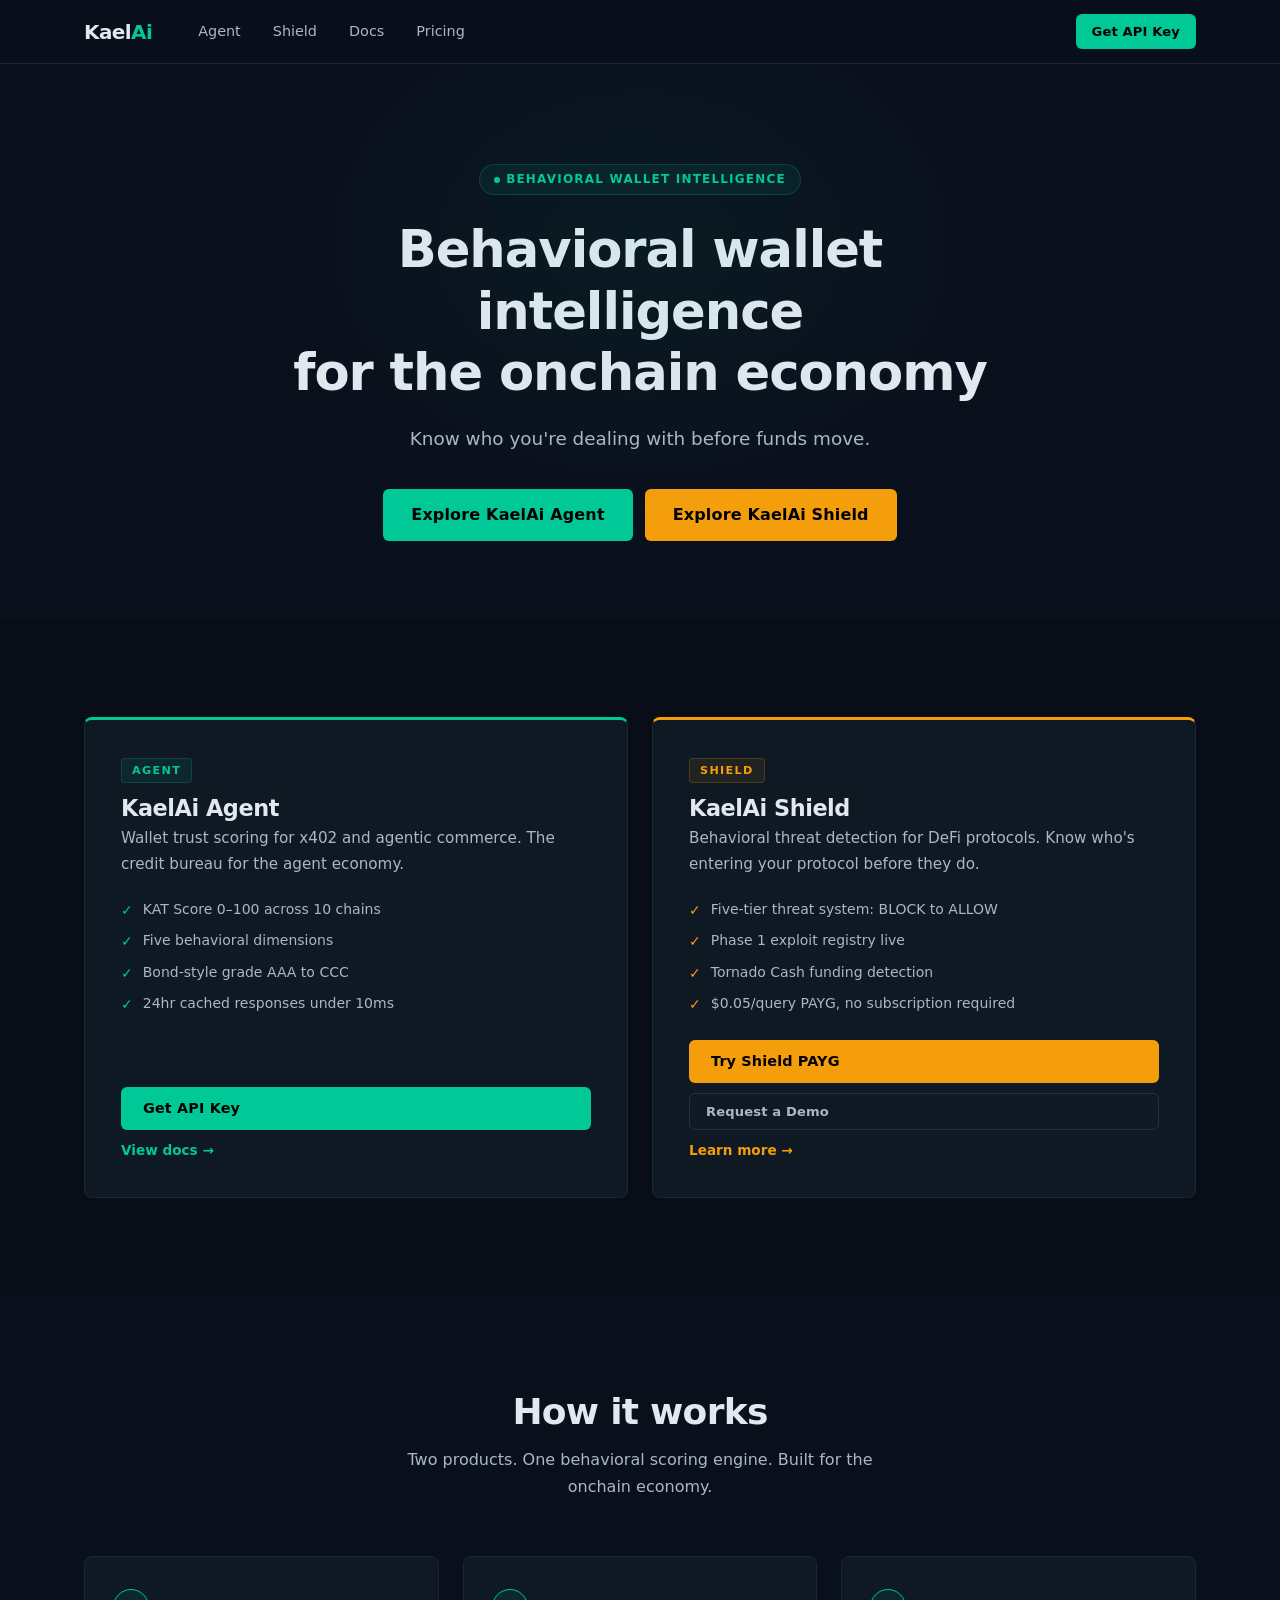
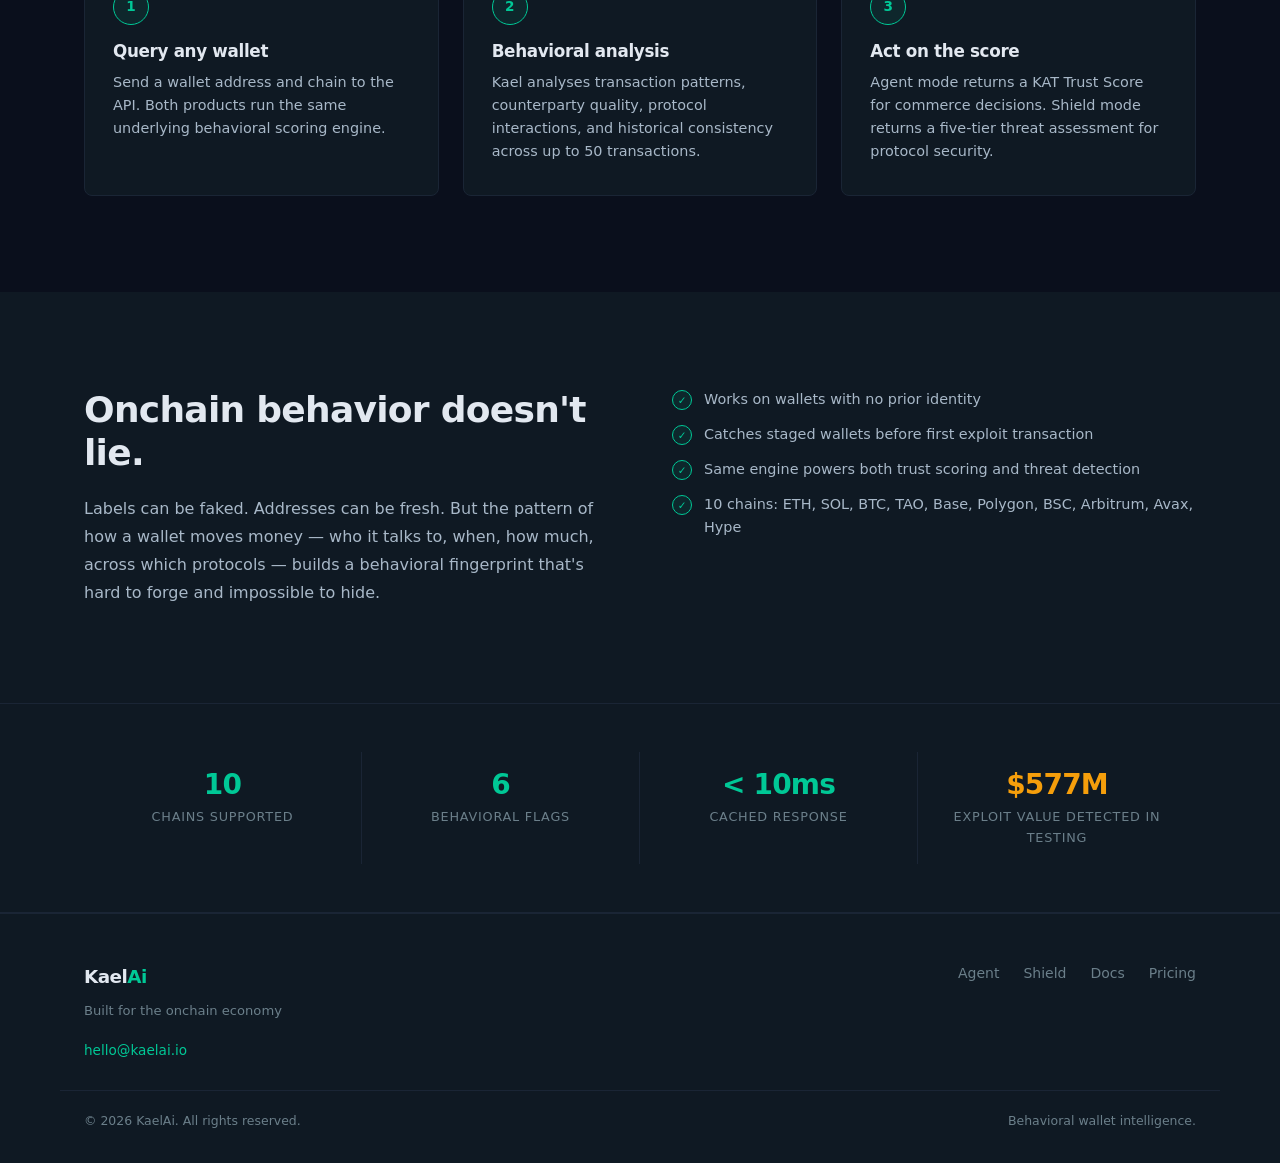
==== index.html @ 7c7b902e "Launch: KaelAi umbrella site with Agent + Shield product pages - Homepage: dual product hero, two pr" ====
<!DOCTYPE html>
<html lang="en">
<head>
  <meta charset="UTF-8">
  <meta name="viewport" content="width=device-width, initial-scale=1.0">
  <title>KaelAi — Behavioral Wallet Intelligence for the Onchain Economy</title>
  <meta name="description" content="Behavioral wallet intelligence for x402, DeFi protocols, and agentic commerce. KAT Scores and Shield threat detection across 10 chains.">
  <link rel="stylesheet" href="assets/style.css">
</head>
<body>

<!-- ── Navigation ── -->
<nav class="nav">
  <div class="nav-inner">
    <a href="/" class="nav-logo">Kael<span>Ai</span></a>
    <div class="nav-links">
      <a href="/agent">Agent</a>
      <a href="/shield">Shield</a>
      <a href="/docs">Docs</a>
      <a href="/pricing">Pricing</a>
    </div>
    <a href="/agent" class="btn btn-primary btn-sm nav-cta">Get API Key</a>
    <button class="nav-hamburger" id="hamburger" aria-label="Toggle menu">
      <span></span><span></span><span></span>
    </button>
  </div>
  <div class="nav-mobile" id="mobile-nav">
    <a href="/agent">Agent</a>
    <a href="/shield">Shield</a>
    <a href="/docs">Docs</a>
    <a href="/pricing">Pricing</a>
    <a href="/agent" class="btn btn-primary">Get API Key</a>
  </div>
</nav>

<!-- ── Hero ── -->
<section class="hero">
  <div class="container">
    <div class="hero-tag">Behavioral Wallet Intelligence</div>
    <h1>Behavioral wallet intelligence<br>for the onchain economy</h1>
    <p class="hero-sub">Know who you're dealing with before funds move.</p>
    <div class="hero-ctas">
      <a href="/agent" class="btn btn-primary btn-lg">Explore KaelAi Agent</a>
      <a href="/shield" class="btn btn-shield btn-lg">Explore KaelAi Shield</a>
    </div>
  </div>
</section>

<!-- ── Product Cards ── -->
<section class="section section-alt">
  <div class="container">
    <div class="product-grid">

      <!-- Agent Card -->
      <div class="product-card card-green">
        <div>
          <span class="tag tag-green">Agent</span>
          <h3>KaelAi Agent</h3>
          <p>Wallet trust scoring for x402 and agentic commerce. The credit bureau for the agent economy.</p>
        </div>
        <ul class="product-features">
          <li class="product-feature">KAT Score 0–100 across 10 chains</li>
          <li class="product-feature">Five behavioral dimensions</li>
          <li class="product-feature">Bond-style grade AAA to CCC</li>
          <li class="product-feature">24hr cached responses under 10ms</li>
        </ul>
        <div class="product-actions">
          <a href="/agent" class="btn btn-primary">Get API Key</a>
          <a href="/docs" class="product-sublink">View docs →</a>
        </div>
      </div>

      <!-- Shield Card -->
      <div class="product-card card-amber card-shield">
        <div>
          <span class="tag tag-amber">Shield</span>
          <h3>KaelAi Shield</h3>
          <p>Behavioral threat detection for DeFi protocols. Know who's entering your protocol before they do.</p>
        </div>
        <ul class="product-features">
          <li class="product-feature">Five-tier threat system: BLOCK to ALLOW</li>
          <li class="product-feature">Phase 1 exploit registry live</li>
          <li class="product-feature">Tornado Cash funding detection</li>
          <li class="product-feature">$0.05/query PAYG, no subscription required</li>
        </ul>
        <div class="product-actions">
          <a href="/shield" class="btn btn-shield">Try Shield PAYG</a>
          <a href="mailto:hello@kaelai.io" class="btn btn-ghost btn-sm">Request a Demo</a>
          <a href="/shield" class="product-sublink">Learn more →</a>
        </div>
      </div>

    </div>
  </div>
</section>

<!-- ── How It Works ── -->
<section class="section">
  <div class="container">
    <div class="section-heading">
      <h2>How it works</h2>
      <p>Two products. One behavioral scoring engine. Built for the onchain economy.</p>
    </div>
    <div class="steps-grid">
      <div class="step-card">
        <div class="step-number">1</div>
        <h3>Query any wallet</h3>
        <p>Send a wallet address and chain to the API. Both products run the same underlying behavioral scoring engine.</p>
      </div>
      <div class="step-card">
        <div class="step-number">2</div>
        <h3>Behavioral analysis</h3>
        <p>Kael analyses transaction patterns, counterparty quality, protocol interactions, and historical consistency across up to 50 transactions.</p>
      </div>
      <div class="step-card">
        <div class="step-number">3</div>
        <h3>Act on the score</h3>
        <p>Agent mode returns a KAT Trust Score for commerce decisions. Shield mode returns a five-tier threat assessment for protocol security.</p>
      </div>
    </div>
  </div>
</section>

<!-- ── Why Behavioral Scoring ── -->
<section class="section section-surface">
  <div class="container">
    <div class="why-grid">
      <div class="why-left">
        <h2>Onchain behavior doesn't lie.</h2>
        <p>Labels can be faked. Addresses can be fresh. But the pattern of how a wallet moves money — who it talks to, when, how much, across which protocols — builds a behavioral fingerprint that's hard to forge and impossible to hide.</p>
      </div>
      <div class="why-right">
        <ul class="check-list">
          <li class="check-item">
            <div class="check-icon">✓</div>
            <span>Works on wallets with no prior identity</span>
          </li>
          <li class="check-item">
            <div class="check-icon">✓</div>
            <span>Catches staged wallets before first exploit transaction</span>
          </li>
          <li class="check-item">
            <div class="check-icon">✓</div>
            <span>Same engine powers both trust scoring and threat detection</span>
          </li>
          <li class="check-item">
            <div class="check-icon">✓</div>
            <span>10 chains: ETH, SOL, BTC, TAO, Base, Polygon, BSC, Arbitrum, Avax, Hype</span>
          </li>
        </ul>
      </div>
    </div>
  </div>
</section>

<!-- ── Stats Bar ── -->
<div class="stats-bar">
  <div class="container">
    <div class="stats-grid">
      <div class="stat-item">
        <div class="stat-value">10</div>
        <div class="stat-label">Chains Supported</div>
      </div>
      <div class="stat-item">
        <div class="stat-value">6</div>
        <div class="stat-label">Behavioral Flags</div>
      </div>
      <div class="stat-item">
        <div class="stat-value">&lt; 10ms</div>
        <div class="stat-label">Cached Response</div>
      </div>
      <div class="stat-item amber-stat">
        <div class="stat-value">$577M</div>
        <div class="stat-label">Exploit Value Detected in Testing</div>
      </div>
    </div>
  </div>
</div>

<!-- ── Footer ── -->
<footer class="footer">
  <div class="footer-inner">
    <div>
      <div class="footer-logo">Kael<span>Ai</span></div>
      <div class="footer-tagline">Built for the onchain economy</div>
      <a href="mailto:hello@kaelai.io" class="footer-email">hello@kaelai.io</a>
    </div>
    <nav class="footer-links">
      <a href="/agent">Agent</a>
      <a href="/shield">Shield</a>
      <a href="/docs">Docs</a>
      <a href="/pricing">Pricing</a>
    </nav>
  </div>
  <div class="footer-bottom">
    <span class="footer-copy">© 2026 KaelAi. All rights reserved.</span>
    <span class="footer-copy">Behavioral wallet intelligence.</span>
  </div>
</footer>

<script>
  const hamburger = document.getElementById('hamburger');
  const mobileNav = document.getElementById('mobile-nav');
  hamburger.addEventListener('click', () => {
    mobileNav.classList.toggle('open');
  });
</script>

</body>
</html>
---- assets/style.css ----
/* ============================================================
   KaelAi — Global Stylesheet
   Design system: Dark DeFi / Agent Intelligence
   ============================================================ */

/* ── CSS Variables ────────────────────────────────────────── */
:root {
  --bg:           #0a0f1c;
  --bg-alt:       #080d18;
  --surface:      #0f1923;
  --surface-2:    #131f2e;
  --border:       #1a2535;
  --border-2:     #243040;

  --green:        #00c896;
  --green-dim:    #00a87a;
  --green-glow:   rgba(0, 200, 150, 0.25);
  --green-subtle: rgba(0, 200, 150, 0.08);

  --amber:        #f59e0b;
  --amber-dim:    #d97706;
  --amber-glow:   rgba(245, 158, 11, 0.25);
  --amber-subtle: rgba(245, 158, 11, 0.08);

  --text:         #e2e8f0;
  --text-2:       #a8b8c8;
  --text-3:       #4a5a6a;
  --muted:        #6b7f8a;

  --red:          #ef4444;
  --red-subtle:   rgba(239, 68, 68, 0.12);
  --orange:       #f97316;
  --orange-subtle:rgba(249, 115, 22, 0.12);
  --yellow:       #eab308;
  --yellow-subtle:rgba(234, 179, 8, 0.12);
  --blue:         #3b82f6;
  --blue-subtle:  rgba(59, 130, 246, 0.12);

  --radius:       8px;
  --radius-sm:    6px;
  --radius-lg:    12px;

  --font:         system-ui, -apple-system, 'Segoe UI', Helvetica, Arial, sans-serif;
  --font-mono:    'JetBrains Mono', 'Fira Code', 'Cascadia Code', 'Courier New', monospace;

  --nav-h:        64px;
  --max-w:        1160px;
  --section-pad:  96px;
}

/* ── Reset / Normalize ────────────────────────────────────── */
*, *::before, *::after {
  box-sizing: border-box;
  margin: 0;
  padding: 0;
}

html {
  scroll-behavior: smooth;
  -webkit-text-size-adjust: 100%;
}

body {
  font-family: var(--font);
  background: var(--bg);
  color: var(--text);
  line-height: 1.6;
  font-size: 16px;
  -webkit-font-smoothing: antialiased;
  -moz-osx-font-smoothing: grayscale;
}

img, svg { display: block; max-width: 100%; }
a { color: inherit; text-decoration: none; }
ul, ol { list-style: none; }
button { cursor: pointer; font-family: inherit; }
input, textarea, select { font-family: inherit; }
table { border-collapse: collapse; width: 100%; }

/* ── Typography ───────────────────────────────────────────── */
h1, h2, h3, h4, h5, h6 {
  line-height: 1.2;
  font-weight: 700;
  letter-spacing: -0.02em;
}

h1 { font-size: clamp(2rem, 4vw, 3.25rem); }
h2 { font-size: clamp(1.5rem, 3vw, 2.25rem); }
h3 { font-size: clamp(1.1rem, 2vw, 1.4rem); }
h4 { font-size: 1.1rem; }

p { color: var(--text-2); line-height: 1.7; }

code {
  font-family: var(--font-mono);
  font-size: 0.875em;
  background: var(--surface-2);
  border: 1px solid var(--border);
  border-radius: 4px;
  padding: 0.1em 0.4em;
  color: var(--green);
}

/* ── Layout Utilities ─────────────────────────────────────── */
.container {
  max-width: var(--max-w);
  margin: 0 auto;
  padding: 0 24px;
}

.section {
  padding: var(--section-pad) 0;
}

.section-alt {
  background: var(--bg-alt);
}

.section-surface {
  background: var(--surface);
}

.section-dark {
  background: #060b15;
}

/* ── Buttons ──────────────────────────────────────────────── */
.btn {
  display: inline-flex;
  align-items: center;
  gap: 8px;
  padding: 10px 22px;
  border-radius: var(--radius-sm);
  font-size: 0.9rem;
  font-weight: 600;
  border: none;
  transition: all 0.18s ease;
  white-space: nowrap;
  text-decoration: none;
  letter-spacing: 0.01em;
}

.btn-primary {
  background: var(--green);
  color: #000;
  box-shadow: 0 0 0 0 var(--green-glow);
}
.btn-primary:hover {
  background: var(--green-dim);
  box-shadow: 0 0 20px var(--green-glow), 0 0 40px rgba(0,200,150,0.1);
  transform: translateY(-1px);
}

.btn-secondary {
  background: transparent;
  color: var(--green);
  border: 1.5px solid var(--green);
}
.btn-secondary:hover {
  background: var(--green-subtle);
  box-shadow: 0 0 16px var(--green-glow);
  transform: translateY(-1px);
}

.btn-shield {
  background: var(--amber);
  color: #000;
  box-shadow: 0 0 0 0 var(--amber-glow);
}
.btn-shield:hover {
  background: var(--amber-dim);
  box-shadow: 0 0 20px var(--amber-glow), 0 0 40px rgba(245,158,11,0.1);
  transform: translateY(-1px);
}

.btn-ghost {
  background: transparent;
  color: var(--text-2);
  border: 1.5px solid var(--border-2);
}
.btn-ghost:hover {
  color: var(--text);
  border-color: var(--text-2);
  transform: translateY(-1px);
}

.btn-lg {
  padding: 13px 28px;
  font-size: 1rem;
}

.btn-sm {
  padding: 7px 16px;
  font-size: 0.82rem;
}

/* ── Navigation ───────────────────────────────────────────── */
.nav {
  position: sticky;
  top: 0;
  z-index: 100;
  height: var(--nav-h);
  background: rgba(10, 15, 28, 0.92);
  backdrop-filter: blur(16px);
  -webkit-backdrop-filter: blur(16px);
  border-bottom: 1px solid var(--border);
}

.nav-inner {
  max-width: var(--max-w);
  margin: 0 auto;
  padding: 0 24px;
  height: 100%;
  display: flex;
  align-items: center;
  justify-content: space-between;
  gap: 32px;
}

.nav-logo {
  font-size: 1.25rem;
  font-weight: 800;
  color: var(--text);
  letter-spacing: -0.03em;
  flex-shrink: 0;
}

.nav-logo span {
  color: var(--green);
}

.nav-links {
  display: flex;
  align-items: center;
  gap: 4px;
  flex: 1;
}

.nav-links a {
  padding: 6px 14px;
  border-radius: var(--radius-sm);
  font-size: 0.9rem;
  font-weight: 500;
  color: var(--text-2);
  transition: color 0.15s, background 0.15s;
}

.nav-links a:hover {
  color: var(--text);
  background: var(--surface-2);
}

.nav-links a.active {
  color: var(--green);
}

.nav-cta {
  flex-shrink: 0;
}

.nav-hamburger {
  display: none;
  flex-direction: column;
  gap: 5px;
  background: none;
  border: none;
  padding: 6px;
  cursor: pointer;
}

.nav-hamburger span {
  display: block;
  width: 22px;
  height: 2px;
  background: var(--text);
  border-radius: 2px;
  transition: all 0.2s ease;
}

.nav-mobile {
  display: none;
  position: absolute;
  top: var(--nav-h);
  left: 0;
  right: 0;
  background: var(--surface);
  border-bottom: 1px solid var(--border);
  padding: 16px 24px 20px;
  flex-direction: column;
  gap: 4px;
}

.nav-mobile.open {
  display: flex;
}

.nav-mobile a {
  padding: 10px 14px;
  border-radius: var(--radius-sm);
  font-size: 0.95rem;
  font-weight: 500;
  color: var(--text-2);
  transition: color 0.15s, background 0.15s;
}

.nav-mobile a:hover {
  color: var(--text);
  background: var(--surface-2);
}

.nav-mobile .btn {
  margin-top: 8px;
  justify-content: center;
}

/* ── Hero ─────────────────────────────────────────────────── */
.hero {
  padding: 100px 0 80px;
  text-align: center;
  position: relative;
  overflow: hidden;
}

.hero::before {
  content: '';
  position: absolute;
  top: -120px;
  left: 50%;
  transform: translateX(-50%);
  width: 800px;
  height: 600px;
  background: radial-gradient(ellipse at center, rgba(0,200,150,0.06) 0%, transparent 70%);
  pointer-events: none;
}

.hero.shield-hero::before {
  background: radial-gradient(ellipse at center, rgba(245,158,11,0.07) 0%, transparent 70%);
}

.hero-tag {
  display: inline-flex;
  align-items: center;
  gap: 6px;
  padding: 5px 14px;
  border-radius: 20px;
  font-size: 0.75rem;
  font-weight: 700;
  letter-spacing: 0.1em;
  text-transform: uppercase;
  background: var(--green-subtle);
  border: 1px solid rgba(0,200,150,0.2);
  color: var(--green);
  margin-bottom: 24px;
}

.hero-tag.shield-tag {
  background: var(--amber-subtle);
  border-color: rgba(245,158,11,0.2);
  color: var(--amber);
}

.hero-tag::before {
  content: '';
  width: 6px;
  height: 6px;
  border-radius: 50%;
  background: currentColor;
  animation: pulse-dot 2s ease-in-out infinite;
}

@keyframes pulse-dot {
  0%, 100% { opacity: 1; transform: scale(1); }
  50% { opacity: 0.5; transform: scale(0.7); }
}

.hero h1 {
  margin-bottom: 20px;
  max-width: 780px;
  margin-left: auto;
  margin-right: auto;
}

.hero-sub {
  font-size: 1.15rem;
  color: var(--text-2);
  max-width: 540px;
  margin: 0 auto 36px;
  line-height: 1.6;
}

.hero-ctas {
  display: flex;
  gap: 12px;
  justify-content: center;
  flex-wrap: wrap;
}

/* ── Tag Pill (generic) ───────────────────────────────────── */
.tag {
  display: inline-block;
  font-size: 0.7rem;
  font-weight: 700;
  letter-spacing: 0.12em;
  text-transform: uppercase;
  padding: 3px 10px;
  border-radius: 4px;
  margin-bottom: 12px;
}

.tag-green {
  background: var(--green-subtle);
  color: var(--green);
  border: 1px solid rgba(0,200,150,0.2);
}

.tag-amber {
  background: var(--amber-subtle);
  color: var(--amber);
  border: 1px solid rgba(245,158,11,0.2);
}

/* ── Product Cards ────────────────────────────────────────── */
.product-grid {
  display: grid;
  grid-template-columns: 1fr 1fr;
  gap: 24px;
}

.product-card {
  background: var(--surface);
  border: 1px solid var(--border);
  border-radius: var(--radius);
  padding: 36px;
  display: flex;
  flex-direction: column;
  gap: 20px;
  transition: border-color 0.2s, transform 0.2s;
}

.product-card:hover {
  transform: translateY(-2px);
}

.product-card.card-green {
  border-top: 3px solid var(--green);
}

.product-card.card-green:hover {
  border-color: var(--green);
}

.product-card.card-amber {
  border-top: 3px solid var(--amber);
}

.product-card.card-amber:hover {
  border-color: var(--amber);
}

.product-card h3 {
  font-size: 1.4rem;
  margin-bottom: 4px;
}

.product-card p {
  font-size: 0.95rem;
}

.product-features {
  display: flex;
  flex-direction: column;
  gap: 8px;
  flex: 1;
}

.product-feature {
  display: flex;
  align-items: flex-start;
  gap: 10px;
  font-size: 0.875rem;
  color: var(--text-2);
}

.product-feature::before {
  content: '✓';
  color: var(--green);
  font-weight: 700;
  flex-shrink: 0;
  margin-top: 1px;
}

.product-card.card-amber .product-feature::before {
  color: var(--amber);
}

.product-actions {
  display: flex;
  flex-direction: column;
  gap: 10px;
  margin-top: 4px;
}

.product-sublink {
  font-size: 0.85rem;
  color: var(--green);
  font-weight: 600;
  transition: opacity 0.15s;
}

.product-sublink:hover {
  opacity: 0.8;
}

.product-card.card-amber .product-sublink {
  color: var(--amber);
}

/* ── How It Works ─────────────────────────────────────────── */
.steps-grid {
  display: grid;
  grid-template-columns: repeat(3, 1fr);
  gap: 24px;
  position: relative;
}

.step-card {
  background: var(--surface);
  border: 1px solid var(--border);
  border-radius: var(--radius);
  padding: 32px 28px;
}

.step-number {
  width: 36px;
  height: 36px;
  border-radius: 50%;
  background: var(--green-subtle);
  border: 1.5px solid var(--green);
  color: var(--green);
  font-size: 0.85rem;
  font-weight: 800;
  display: flex;
  align-items: center;
  justify-content: center;
  margin-bottom: 16px;
}

.step-card h3 {
  font-size: 1.05rem;
  margin-bottom: 10px;
  color: var(--text);
}

.step-card p {
  font-size: 0.9rem;
  line-height: 1.6;
}

/* ── Why Section ──────────────────────────────────────────── */
.why-grid {
  display: grid;
  grid-template-columns: 1fr 1fr;
  gap: 64px;
  align-items: start;
}

.why-left h2 {
  margin-bottom: 20px;
}

.why-left p {
  font-size: 1rem;
  line-height: 1.75;
}

.check-list {
  display: flex;
  flex-direction: column;
  gap: 12px;
}

.check-item {
  display: flex;
  align-items: flex-start;
  gap: 12px;
  font-size: 0.9rem;
  color: var(--text-2);
}

.check-icon {
  width: 20px;
  height: 20px;
  border-radius: 50%;
  background: var(--green-subtle);
  border: 1.5px solid var(--green);
  color: var(--green);
  font-size: 0.65rem;
  font-weight: 800;
  display: flex;
  align-items: center;
  justify-content: center;
  flex-shrink: 0;
  margin-top: 2px;
}

/* ── Stats Bar ────────────────────────────────────────────── */
.stats-bar {
  background: var(--surface);
  border-top: 1px solid var(--border);
  border-bottom: 1px solid var(--border);
  padding: 48px 0;
}

.stats-grid {
  display: grid;
  grid-template-columns: repeat(4, 1fr);
  gap: 0;
}

.stat-item {
  text-align: center;
  padding: 16px 24px;
  border-right: 1px solid var(--border);
}

.stat-item:last-child {
  border-right: none;
}

.stat-value {
  font-size: 1.75rem;
  font-weight: 800;
  color: var(--green);
  letter-spacing: -0.03em;
  line-height: 1.2;
  margin-bottom: 6px;
}

.stat-item.amber-stat .stat-value {
  color: var(--amber);
}

.stat-label {
  font-size: 0.8rem;
  color: var(--muted);
  text-transform: uppercase;
  letter-spacing: 0.06em;
}

/* ── Feature Grid ─────────────────────────────────────────── */
.feature-grid {
  display: grid;
  grid-template-columns: repeat(3, 1fr);
  gap: 20px;
}

.feature-card {
  background: var(--surface);
  border: 1px solid var(--border);
  border-radius: var(--radius);
  padding: 28px 24px;
  transition: border-color 0.2s, transform 0.2s;
}

.feature-card:hover {
  border-color: var(--border-2);
  transform: translateY(-2px);
}

.feature-icon {
  font-size: 1.75rem;
  margin-bottom: 14px;
}

.feature-card h4 {
  font-size: 0.95rem;
  margin-bottom: 8px;
  color: var(--text);
}

.feature-card p {
  font-size: 0.85rem;
  line-height: 1.6;
}

/* ── Pricing Cards ────────────────────────────────────────── */
.pricing-grid {
  display: grid;
  grid-template-columns: repeat(3, 1fr);
  gap: 20px;
  align-items: start;
}

.pricing-grid-4 {
  display: grid;
  grid-template-columns: repeat(4, 1fr);
  gap: 20px;
  align-items: start;
}

.pricing-card {
  background: var(--surface);
  border: 1px solid var(--border);
  border-radius: var(--radius);
  padding: 32px 28px;
  display: flex;
  flex-direction: column;
  gap: 20px;
  position: relative;
}

.pricing-card.featured {
  border-color: var(--green);
  background: linear-gradient(180deg, rgba(0,200,150,0.05) 0%, var(--surface) 100%);
  transform: scale(1.02);
}

.pricing-card.featured-amber {
  border-color: var(--amber);
  background: linear-gradient(180deg, rgba(245,158,11,0.05) 0%, var(--surface) 100%);
  transform: scale(1.02);
}

.pricing-badge {
  position: absolute;
  top: -12px;
  left: 50%;
  transform: translateX(-50%);
  background: var(--green);
  color: #000;
  font-size: 0.7rem;
  font-weight: 700;
  letter-spacing: 0.08em;
  text-transform: uppercase;
  padding: 3px 12px;
  border-radius: 12px;
  white-space: nowrap;
}

.pricing-badge.amber-badge {
  background: var(--amber);
}

.pricing-name {
  font-size: 0.8rem;
  font-weight: 700;
  letter-spacing: 0.1em;
  text-transform: uppercase;
  color: var(--muted);
  margin-bottom: 4px;
}

.pricing-price {
  font-size: 2rem;
  font-weight: 800;
  color: var(--text);
  letter-spacing: -0.04em;
  line-height: 1;
}

.pricing-price sup {
  font-size: 1rem;
  font-weight: 600;
  vertical-align: super;
  letter-spacing: 0;
}

.pricing-per {
  font-size: 0.8rem;
  color: var(--muted);
  margin-top: 4px;
}

.pricing-features {
  display: flex;
  flex-direction: column;
  gap: 8px;
  flex: 1;
}

.pricing-feature {
  display: flex;
  align-items: flex-start;
  gap: 8px;
  font-size: 0.85rem;
  color: var(--text-2);
}

.pricing-feature::before {
  content: '✓';
  color: var(--green);
  font-weight: 700;
  flex-shrink: 0;
}

.pricing-feature-no {
  display: flex;
  align-items: flex-start;
  gap: 8px;
  font-size: 0.85rem;
  color: var(--text-3);
}

.pricing-feature-no::before {
  content: '✕';
  color: var(--text-3);
  font-weight: 700;
  flex-shrink: 0;
}

.pricing-founder-note {
  font-size: 0.75rem;
  color: var(--amber);
  font-style: italic;
}

/* ── Code Blocks ──────────────────────────────────────────── */
.code-block {
  background: #060b15;
  border: 1px solid var(--border);
  border-radius: var(--radius);
  overflow: hidden;
  margin: 24px 0;
}

.code-block-header {
  display: flex;
  align-items: center;
  justify-content: space-between;
  padding: 10px 16px;
  background: var(--surface);
  border-bottom: 1px solid var(--border);
}

.code-block-lang {
  font-size: 0.75rem;
  font-weight: 600;
  color: var(--muted);
  text-transform: uppercase;
  letter-spacing: 0.08em;
}

.code-copy-btn {
  font-size: 0.72rem;
  font-weight: 600;
  color: var(--muted);
  background: var(--surface-2);
  border: 1px solid var(--border);
  border-radius: 4px;
  padding: 3px 10px;
  cursor: pointer;
  transition: color 0.15s, background 0.15s;
  font-family: var(--font);
}

.code-copy-btn:hover {
  color: var(--text);
  background: var(--border);
}

.code-block pre {
  padding: 20px 20px;
  overflow-x: auto;
  font-family: var(--font-mono);
  font-size: 0.82rem;
  line-height: 1.65;
  color: #a8d8b0;
  white-space: pre;
}

.code-block pre .kw  { color: #7dd3fc; }   /* keyword / key */
.code-block pre .str { color: #86efac; }   /* string */
.code-block pre .num { color: #fca5a5; }   /* number */
.code-block pre .op  { color: #94a3b8; }   /* operator */
.code-block pre .cm  { color: #4b5b6b; font-style: italic; } /* comment */
.code-block pre .flag { color: var(--amber); } /* shield flag */
.code-block pre .url { color: #a5b4fc; }   /* url */
.code-block pre .bool { color: #c4b5fd; }  /* boolean */

/* ── Tables ───────────────────────────────────────────────── */
.table-wrap {
  overflow-x: auto;
  border-radius: var(--radius);
  border: 1px solid var(--border);
  margin: 24px 0;
}

table.styled {
  width: 100%;
  font-size: 0.875rem;
  border-collapse: collapse;
}

table.styled thead tr {
  background: var(--surface-2);
  border-bottom: 2px solid var(--border-2);
}

table.styled thead th {
  padding: 12px 16px;
  text-align: left;
  font-size: 0.75rem;
  font-weight: 700;
  letter-spacing: 0.08em;
  text-transform: uppercase;
  color: var(--muted);
  white-space: nowrap;
}

table.styled tbody tr {
  border-bottom: 1px solid var(--border);
  transition: background 0.1s;
}

table.styled tbody tr:last-child {
  border-bottom: none;
}

table.styled tbody tr:hover {
  background: var(--surface-2);
}

table.styled tbody td {
  padding: 12px 16px;
  vertical-align: top;
  color: var(--text-2);
  line-height: 1.5;
}

table.styled tbody td:first-child {
  color: var(--text);
  font-weight: 500;
}

table.styled code {
  font-size: 0.8em;
}

/* ── Tier Badges ──────────────────────────────────────────── */
.tier-badge {
  display: inline-flex;
  align-items: center;
  padding: 3px 10px;
  border-radius: 5px;
  font-size: 0.72rem;
  font-weight: 800;
  letter-spacing: 0.1em;
  text-transform: uppercase;
}

.tier-block  { background: var(--red-subtle);    color: #f87171; border: 1px solid rgba(239,68,68,0.25); }
.tier-flag   { background: var(--orange-subtle);  color: #fb923c; border: 1px solid rgba(249,115,22,0.25); }
.tier-review { background: var(--yellow-subtle);  color: #facc15; border: 1px solid rgba(234,179,8,0.25); }
.tier-monitor{ background: var(--blue-subtle);    color: #60a5fa; border: 1px solid rgba(59,130,246,0.25); }
.tier-allow  { background: var(--green-subtle);   color: #34d399; border: 1px solid rgba(0,200,150,0.25); }

/* ── Section Headings ─────────────────────────────────────── */
.section-heading {
  text-align: center;
  margin-bottom: 56px;
}

.section-heading h2 {
  margin-bottom: 12px;
}

.section-heading p {
  font-size: 1rem;
  max-width: 520px;
  margin: 0 auto;
}

/* ── Docs Layout ──────────────────────────────────────────── */
.docs-layout {
  display: grid;
  grid-template-columns: 240px 1fr;
  gap: 48px;
  align-items: start;
  padding-top: 48px;
  padding-bottom: 96px;
}

.docs-sidebar {
  position: sticky;
  top: calc(var(--nav-h) + 24px);
}

.docs-nav-group {
  margin-bottom: 28px;
}

.docs-nav-group-label {
  font-size: 0.7rem;
  font-weight: 700;
  letter-spacing: 0.12em;
  text-transform: uppercase;
  color: var(--muted);
  padding: 0 8px;
  margin-bottom: 6px;
}

.docs-nav-links {
  display: flex;
  flex-direction: column;
  gap: 2px;
}

.docs-nav-links a {
  display: block;
  padding: 6px 10px;
  font-size: 0.875rem;
  color: var(--text-2);
  border-radius: var(--radius-sm);
  border-left: 2px solid transparent;
  transition: all 0.15s;
}

.docs-nav-links a:hover {
  color: var(--text);
  background: var(--surface-2);
  border-left-color: var(--border-2);
}

.docs-nav-links a.active {
  color: var(--green);
  background: var(--green-subtle);
  border-left-color: var(--green);
}

.docs-nav-links a.shield-link:hover,
.docs-nav-links a.shield-link.active {
  color: var(--amber);
  background: var(--amber-subtle);
  border-left-color: var(--amber);
}

.docs-content {
  min-width: 0;
}

.docs-content section {
  margin-bottom: 64px;
}

.docs-content h2 {
  font-size: 1.6rem;
  padding-bottom: 12px;
  border-bottom: 1px solid var(--border);
  margin-bottom: 24px;
}

.docs-content h3 {
  font-size: 1.1rem;
  margin: 32px 0 12px;
  color: var(--text);
}

.docs-content p {
  margin-bottom: 16px;
  font-size: 0.95rem;
}

.docs-divider {
  height: 1px;
  background: var(--border);
  margin: 48px 0;
}

.docs-section-header {
  display: flex;
  align-items: center;
  gap: 12px;
  margin-bottom: 32px;
}

.docs-section-badge {
  padding: 4px 12px;
  border-radius: 5px;
  font-size: 0.7rem;
  font-weight: 800;
  letter-spacing: 0.1em;
  text-transform: uppercase;
}

.docs-section-badge.green-badge {
  background: var(--green-subtle);
  color: var(--green);
  border: 1px solid rgba(0,200,150,0.2);
}

.docs-section-badge.amber-badge-sm {
  background: var(--amber-subtle);
  color: var(--amber);
  border: 1px solid rgba(245,158,11,0.2);
}

/* ── Page Header ──────────────────────────────────────────── */
.page-header {
  padding: 64px 0 40px;
  border-bottom: 1px solid var(--border);
  margin-bottom: 48px;
}

.page-header h1 {
  margin-bottom: 12px;
}

.page-header p {
  font-size: 1.05rem;
  max-width: 520px;
}

/* ── FAQ ──────────────────────────────────────────────────── */
.faq-list {
  display: flex;
  flex-direction: column;
  gap: 16px;
  max-width: 760px;
}

.faq-item {
  background: var(--surface);
  border: 1px solid var(--border);
  border-radius: var(--radius);
  padding: 24px 28px;
}

.faq-item h4 {
  font-size: 1rem;
  margin-bottom: 10px;
  color: var(--text);
}

.faq-item p {
  font-size: 0.9rem;
}

/* ── Case Study / Callout ─────────────────────────────────── */
.callout-box {
  background: #060b15;
  border: 1px solid var(--border-2);
  border-radius: var(--radius-lg);
  padding: 48px;
}

.callout-box h2 {
  margin-bottom: 16px;
}

.callout-box > p {
  font-size: 1rem;
  margin-bottom: 32px;
  max-width: 680px;
  line-height: 1.7;
}

.findings-grid {
  display: grid;
  grid-template-columns: repeat(2, 1fr);
  gap: 16px;
  margin-top: 24px;
}

.finding-card {
  background: var(--surface);
  border: 1px solid var(--border);
  border-radius: var(--radius);
  padding: 20px 22px;
}

.finding-card h4 {
  font-size: 0.95rem;
  margin-bottom: 8px;
  color: var(--amber);
}

.finding-card p {
  font-size: 0.85rem;
  line-height: 1.6;
}

.quote-callout {
  margin-top: 28px;
  padding: 20px 24px;
  border-left: 3px solid var(--amber);
  background: var(--amber-subtle);
  border-radius: 0 var(--radius-sm) var(--radius-sm) 0;
  font-size: 0.95rem;
  font-style: italic;
  color: var(--text-2);
}

/* ── Incident Cards ───────────────────────────────────────── */
.incident-grid {
  display: grid;
  grid-template-columns: 1fr 1fr;
  gap: 20px;
}

.incident-card {
  background: var(--surface);
  border: 1px solid var(--border);
  border-left: 3px solid var(--red);
  border-radius: var(--radius);
  padding: 24px 24px;
}

.incident-name {
  font-size: 1rem;
  font-weight: 700;
  color: var(--text);
  margin-bottom: 4px;
}

.incident-date {
  font-size: 0.8rem;
  color: var(--muted);
  margin-bottom: 12px;
}

.incident-stat {
  display: flex;
  justify-content: space-between;
  align-items: center;
  margin-top: 4px;
}

.incident-amount {
  font-size: 1.3rem;
  font-weight: 800;
  color: #f87171;
}

.incident-wallets {
  font-size: 0.8rem;
  color: var(--muted);
}

/* ── Registry Stats ───────────────────────────────────────── */
.registry-stats {
  display: grid;
  grid-template-columns: repeat(4, 1fr);
  gap: 0;
  background: var(--surface);
  border: 1px solid var(--border);
  border-radius: var(--radius);
  margin: 24px 0 32px;
  overflow: hidden;
}

.registry-stat {
  padding: 20px;
  border-right: 1px solid var(--border);
  text-align: center;
}

.registry-stat:last-child {
  border-right: none;
}

.registry-stat-value {
  font-size: 1.3rem;
  font-weight: 800;
  color: var(--amber);
  margin-bottom: 4px;
}

.registry-stat-label {
  font-size: 0.75rem;
  color: var(--muted);
  text-transform: uppercase;
  letter-spacing: 0.06em;
}

/* ── Built For Cards ──────────────────────────────────────── */
.built-for-grid {
  display: grid;
  grid-template-columns: repeat(3, 1fr);
  gap: 20px;
}

.built-for-card {
  background: var(--surface);
  border: 1px solid var(--border);
  border-radius: var(--radius);
  padding: 28px 24px;
  text-align: center;
}

.built-for-card .icon {
  font-size: 2.2rem;
  margin-bottom: 14px;
}

.built-for-card h4 {
  margin-bottom: 8px;
}

.built-for-card p {
  font-size: 0.85rem;
}

/* ── Dimension Cards ──────────────────────────────────────── */
.dimensions-grid {
  display: grid;
  grid-template-columns: repeat(5, 1fr);
  gap: 16px;
}

.dimension-card {
  background: var(--surface);
  border: 1px solid var(--border);
  border-radius: var(--radius);
  padding: 20px 18px;
  text-align: center;
}

.dimension-card .dim-icon {
  font-size: 1.75rem;
  margin-bottom: 10px;
}

.dimension-card .dim-name {
  font-size: 0.7rem;
  font-weight: 700;
  letter-spacing: 0.08em;
  text-transform: uppercase;
  color: var(--green);
  margin-bottom: 6px;
}

.dimension-card .dim-full {
  font-size: 0.8rem;
  font-weight: 600;
  color: var(--text);
  margin-bottom: 6px;
}

.dimension-card p {
  font-size: 0.78rem;
  line-height: 1.5;
}

/* ── Footer ───────────────────────────────────────────────── */
.footer {
  background: var(--surface);
  border-top: 1px solid var(--border);
  padding: 48px 0 32px;
}

.footer-inner {
  max-width: var(--max-w);
  margin: 0 auto;
  padding: 0 24px;
  display: grid;
  grid-template-columns: 1fr auto;
  gap: 40px;
  align-items: start;
}

.footer-logo {
  font-size: 1.15rem;
  font-weight: 800;
  color: var(--text);
  letter-spacing: -0.03em;
  margin-bottom: 8px;
}

.footer-logo span {
  color: var(--green);
}

.footer-tagline {
  font-size: 0.82rem;
  color: var(--muted);
  margin-bottom: 16px;
}

.footer-email {
  font-size: 0.85rem;
  color: var(--green);
  transition: opacity 0.15s;
}

.footer-email:hover {
  opacity: 0.8;
}

.footer-links {
  display: flex;
  gap: 24px;
  align-items: center;
}

.footer-links a {
  font-size: 0.875rem;
  color: var(--muted);
  transition: color 0.15s;
}

.footer-links a:hover {
  color: var(--text-2);
}

.footer-bottom {
  max-width: var(--max-w);
  margin: 28px auto 0;
  padding: 20px 24px 0;
  border-top: 1px solid var(--border);
  display: flex;
  justify-content: space-between;
  align-items: center;
}

.footer-copy {
  font-size: 0.78rem;
  color: var(--muted);
}

/* ── Mode Comparison Table ────────────────────────────────── */
.mode-compare {
  margin-bottom: 48px;
}

/* ── Alert / Info Boxes ───────────────────────────────────── */
.info-box {
  background: var(--surface-2);
  border: 1px solid var(--border-2);
  border-left: 3px solid var(--green);
  border-radius: 0 var(--radius-sm) var(--radius-sm) 0;
  padding: 14px 18px;
  font-size: 0.875rem;
  color: var(--text-2);
  margin: 16px 0;
  line-height: 1.6;
}

.info-box.amber-box {
  border-left-color: var(--amber);
}

/* ── Pricing CTA Area ─────────────────────────────────────── */
.pricing-cta-area {
  text-align: center;
  margin-top: 32px;
  padding-top: 24px;
  border-top: 1px solid var(--border);
}

.pricing-cta-area p {
  margin-bottom: 12px;
  font-size: 0.9rem;
}

/* ── Responsive ───────────────────────────────────────────── */
@media (max-width: 1024px) {
  :root { --section-pad: 72px; }

  .dimensions-grid { grid-template-columns: repeat(3, 1fr); }
  .pricing-grid-4  { grid-template-columns: repeat(2, 1fr); }
  .stats-grid      { grid-template-columns: repeat(2, 1fr); }

  .stat-item:nth-child(2) { border-right: none; }
  .stat-item:nth-child(3) { border-right: 1px solid var(--border); }
  .stat-item:nth-child(3),
  .stat-item:nth-child(4) { border-top: 1px solid var(--border); }
}

@media (max-width: 768px) {
  :root {
    --section-pad: 56px;
    --nav-h: 60px;
  }

  .nav-links,
  .nav-cta {
    display: none;
  }

  .nav-hamburger {
    display: flex;
  }

  .hero {
    padding: 72px 0 56px;
  }

  .hero-ctas {
    flex-direction: column;
    align-items: center;
  }

  .hero-ctas .btn {
    width: 100%;
    max-width: 320px;
    justify-content: center;
  }

  .product-grid {
    grid-template-columns: 1fr;
  }

  .product-card.card-shield {
    order: -1;
  }

  .steps-grid {
    grid-template-columns: 1fr;
  }

  .why-grid {
    grid-template-columns: 1fr;
    gap: 40px;
  }

  .stats-grid {
    grid-template-columns: repeat(2, 1fr);
  }

  .stat-item:nth-child(2) { border-right: none; }
  .stat-item:nth-child(3) { border-right: 1px solid var(--border); border-top: 1px solid var(--border); }
  .stat-item:nth-child(4) { border-top: 1px solid var(--border); }

  .feature-grid {
    grid-template-columns: 1fr;
  }

  .pricing-grid {
    grid-template-columns: 1fr;
  }

  .pricing-grid-4 {
    grid-template-columns: 1fr;
  }

  .pricing-card.featured,
  .pricing-card.featured-amber {
    transform: none;
  }

  .docs-layout {
    grid-template-columns: 1fr;
  }

  .docs-sidebar {
    position: static;
  }

  .footer-inner {
    grid-template-columns: 1fr;
    gap: 24px;
  }

  .footer-links {
    flex-wrap: wrap;
    gap: 16px;
  }

  .footer-bottom {
    flex-direction: column;
    gap: 8px;
    text-align: center;
  }

  .incident-grid {
    grid-template-columns: 1fr;
  }

  .registry-stats {
    grid-template-columns: repeat(2, 1fr);
  }

  .registry-stat:nth-child(2) { border-right: none; }
  .registry-stat:nth-child(3) { border-top: 1px solid var(--border); }
  .registry-stat:nth-child(4) { border-top: 1px solid var(--border); }

  .findings-grid {
    grid-template-columns: 1fr;
  }

  .built-for-grid {
    grid-template-columns: 1fr;
  }

  .dimensions-grid {
    grid-template-columns: repeat(2, 1fr);
  }

  .callout-box {
    padding: 28px 20px;
  }

  .section-heading {
    margin-bottom: 36px;
  }
}
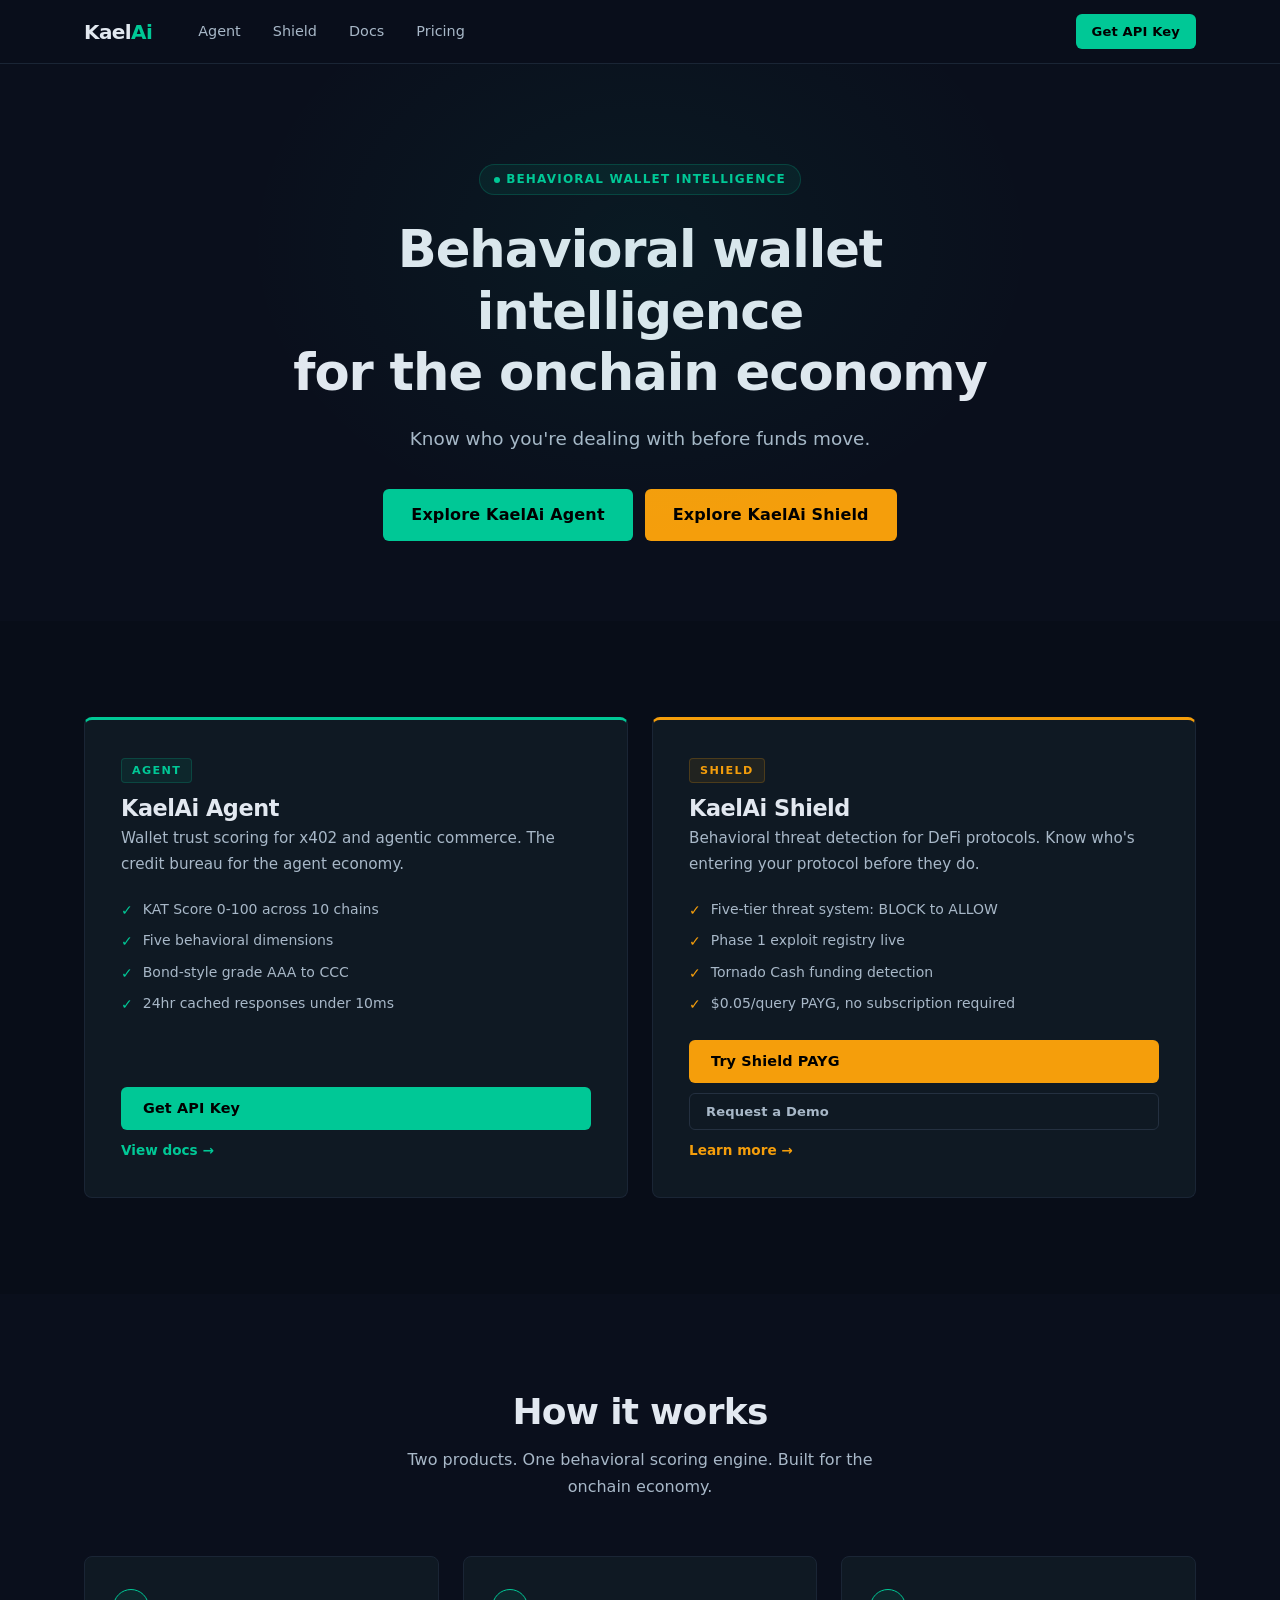
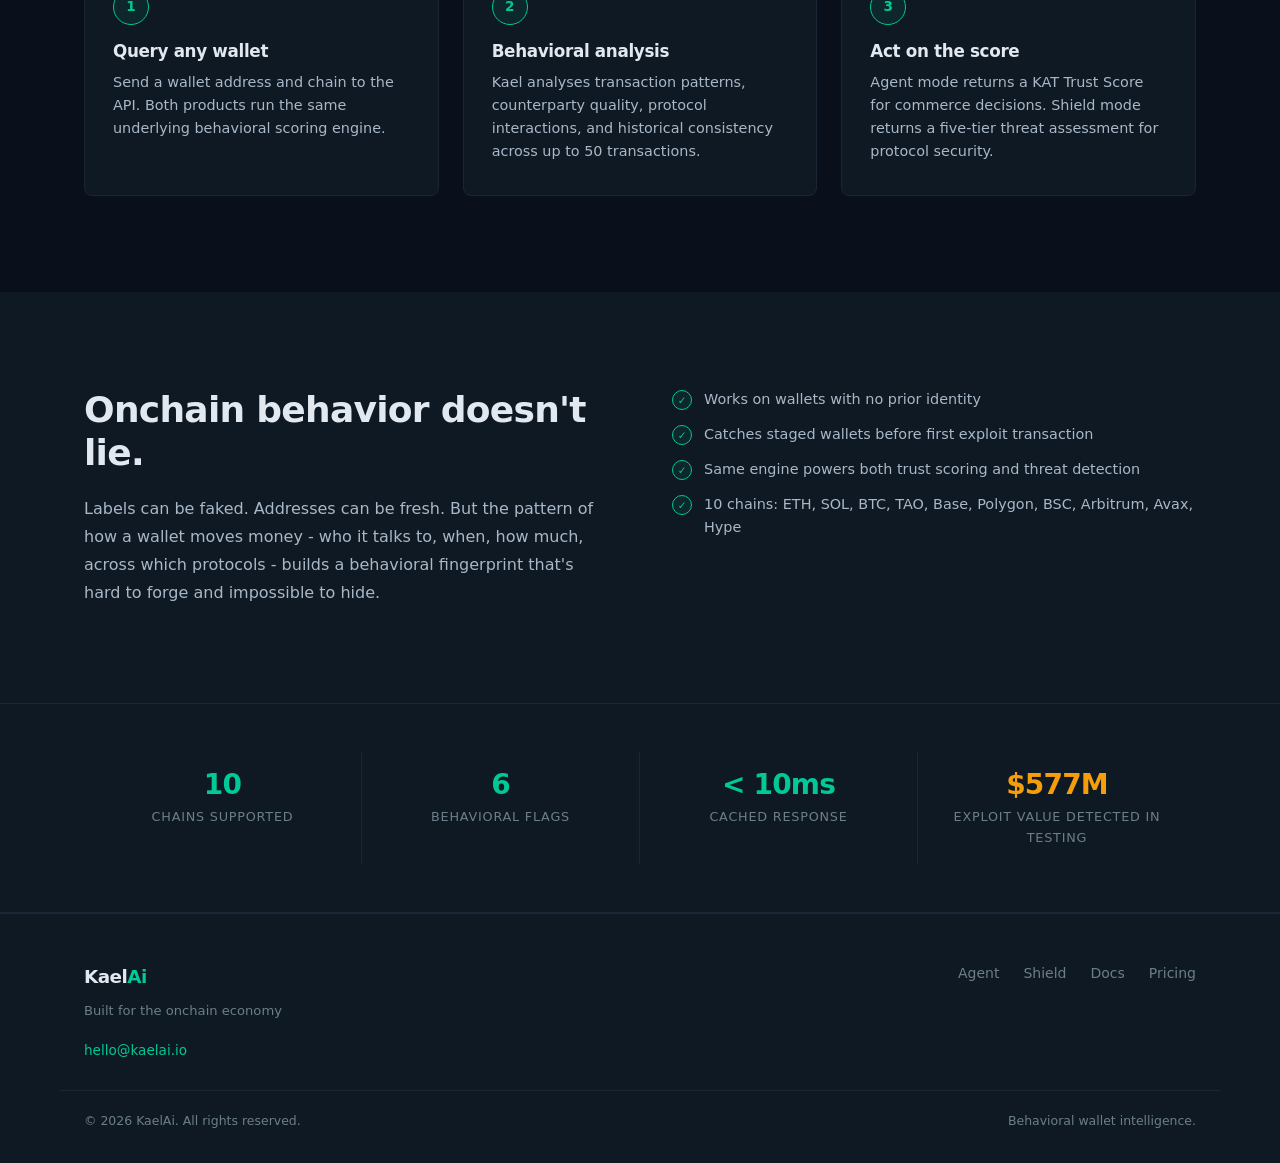
==== commit ad56414b: "Fix mobile nav button color, Shield free-tier copy, em/en dash cleanup - style.css: .nav-mobile .btn" ====
--- a/index.html
+++ b/index.html
@@ -3,7 +3,7 @@
 <head>
   <meta charset="UTF-8">
   <meta name="viewport" content="width=device-width, initial-scale=1.0">
-  <title>KaelAi — Behavioral Wallet Intelligence for the Onchain Economy</title>
+  <title>KaelAi - Behavioral Wallet Intelligence for the Onchain Economy</title>
   <meta name="description" content="Behavioral wallet intelligence for x402, DeFi protocols, and agentic commerce. KAT Scores and Shield threat detection across 10 chains.">
   <link rel="stylesheet" href="assets/style.css">
 </head>
@@ -59,7 +59,7 @@
           <p>Wallet trust scoring for x402 and agentic commerce. The credit bureau for the agent economy.</p>
         </div>
         <ul class="product-features">
-          <li class="product-feature">KAT Score 0–100 across 10 chains</li>
+          <li class="product-feature">KAT Score 0-100 across 10 chains</li>
           <li class="product-feature">Five behavioral dimensions</li>
           <li class="product-feature">Bond-style grade AAA to CCC</li>
           <li class="product-feature">24hr cached responses under 10ms</li>
@@ -127,7 +127,7 @@
     <div class="why-grid">
       <div class="why-left">
         <h2>Onchain behavior doesn't lie.</h2>
-        <p>Labels can be faked. Addresses can be fresh. But the pattern of how a wallet moves money — who it talks to, when, how much, across which protocols — builds a behavioral fingerprint that's hard to forge and impossible to hide.</p>
+        <p>Labels can be faked. Addresses can be fresh. But the pattern of how a wallet moves money - who it talks to, when, how much, across which protocols - builds a behavioral fingerprint that's hard to forge and impossible to hide.</p>
       </div>
       <div class="why-right">
         <ul class="check-list">
--- a/assets/style.css
+++ b/assets/style.css
@@ -1,5 +1,5 @@
 /* ============================================================
-   KaelAi — Global Stylesheet
+   KaelAi - Global Stylesheet
    Design system: Dark DeFi / Agent Intelligence
    ============================================================ */
 
@@ -311,6 +311,7 @@
 .nav-mobile .btn {
   margin-top: 8px;
   justify-content: center;
+  color: #000;
 }
 
 /* ── Hero ─────────────────────────────────────────────────── */
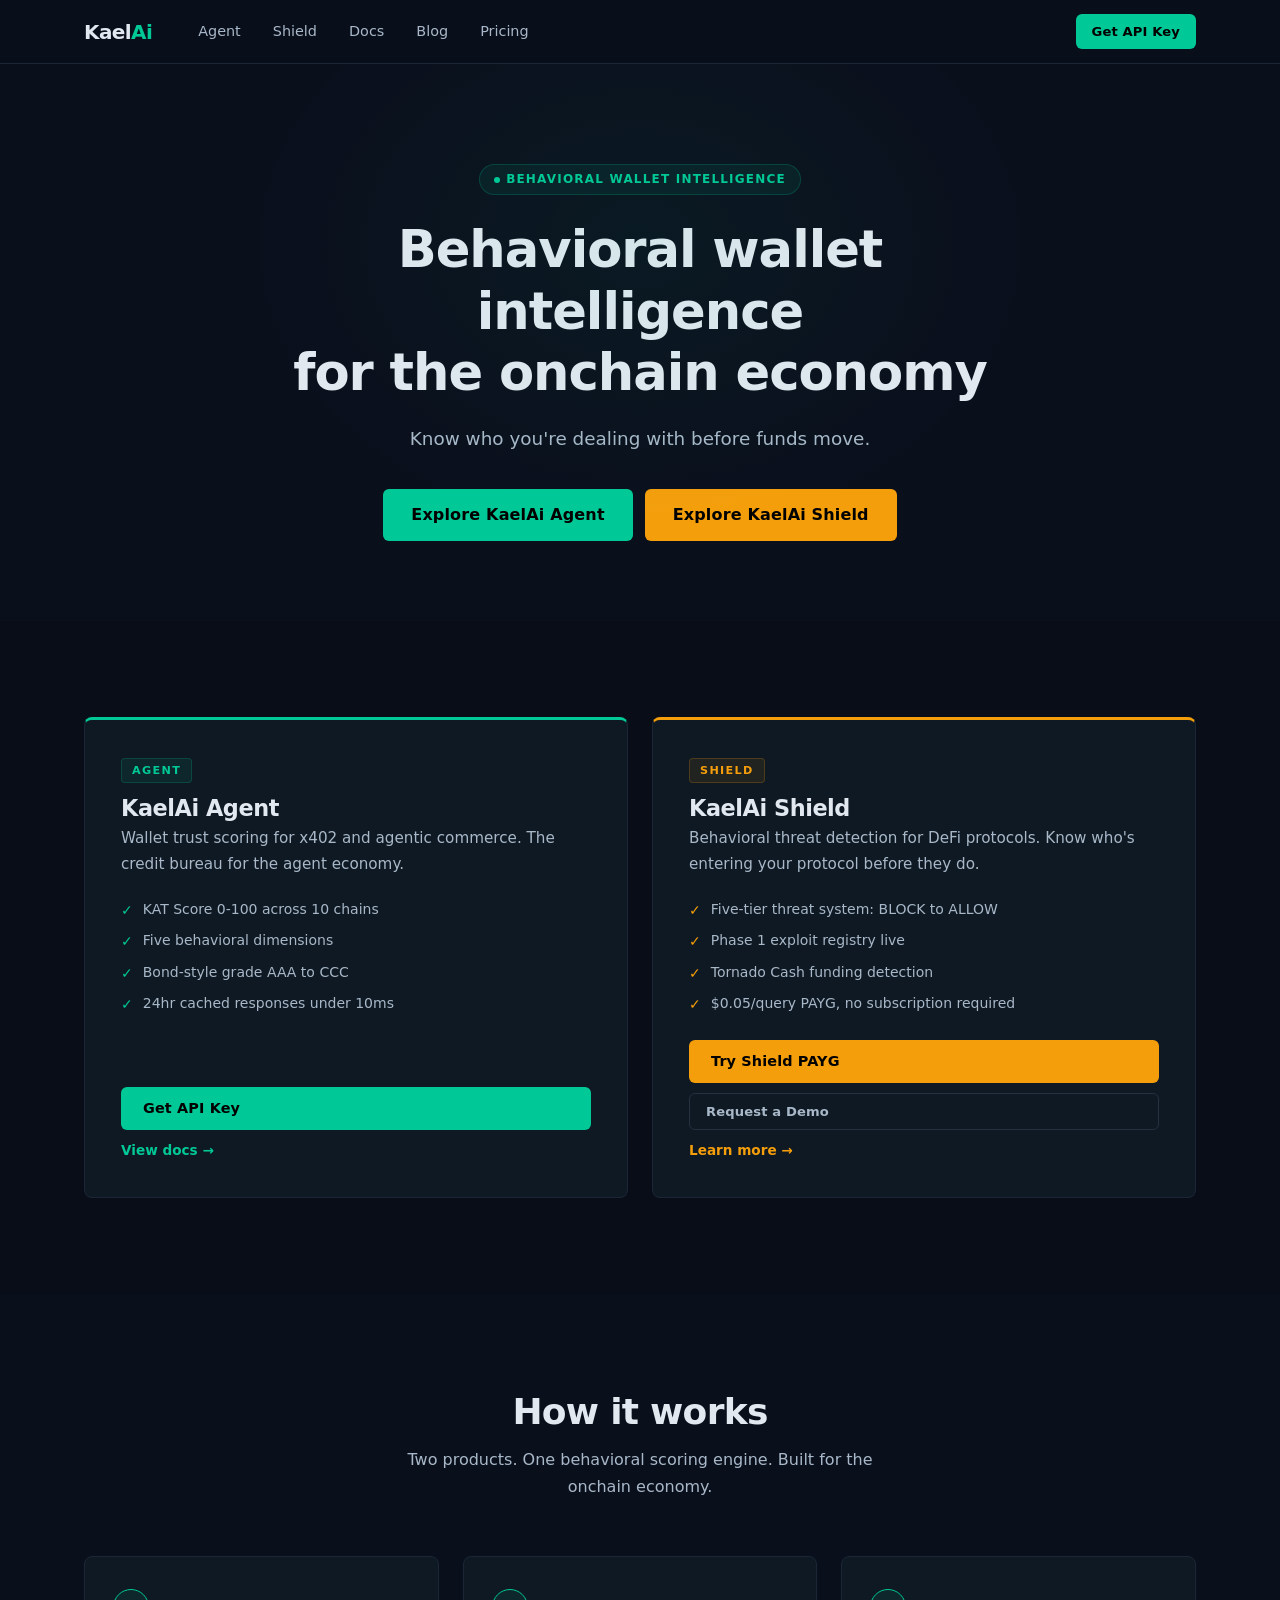
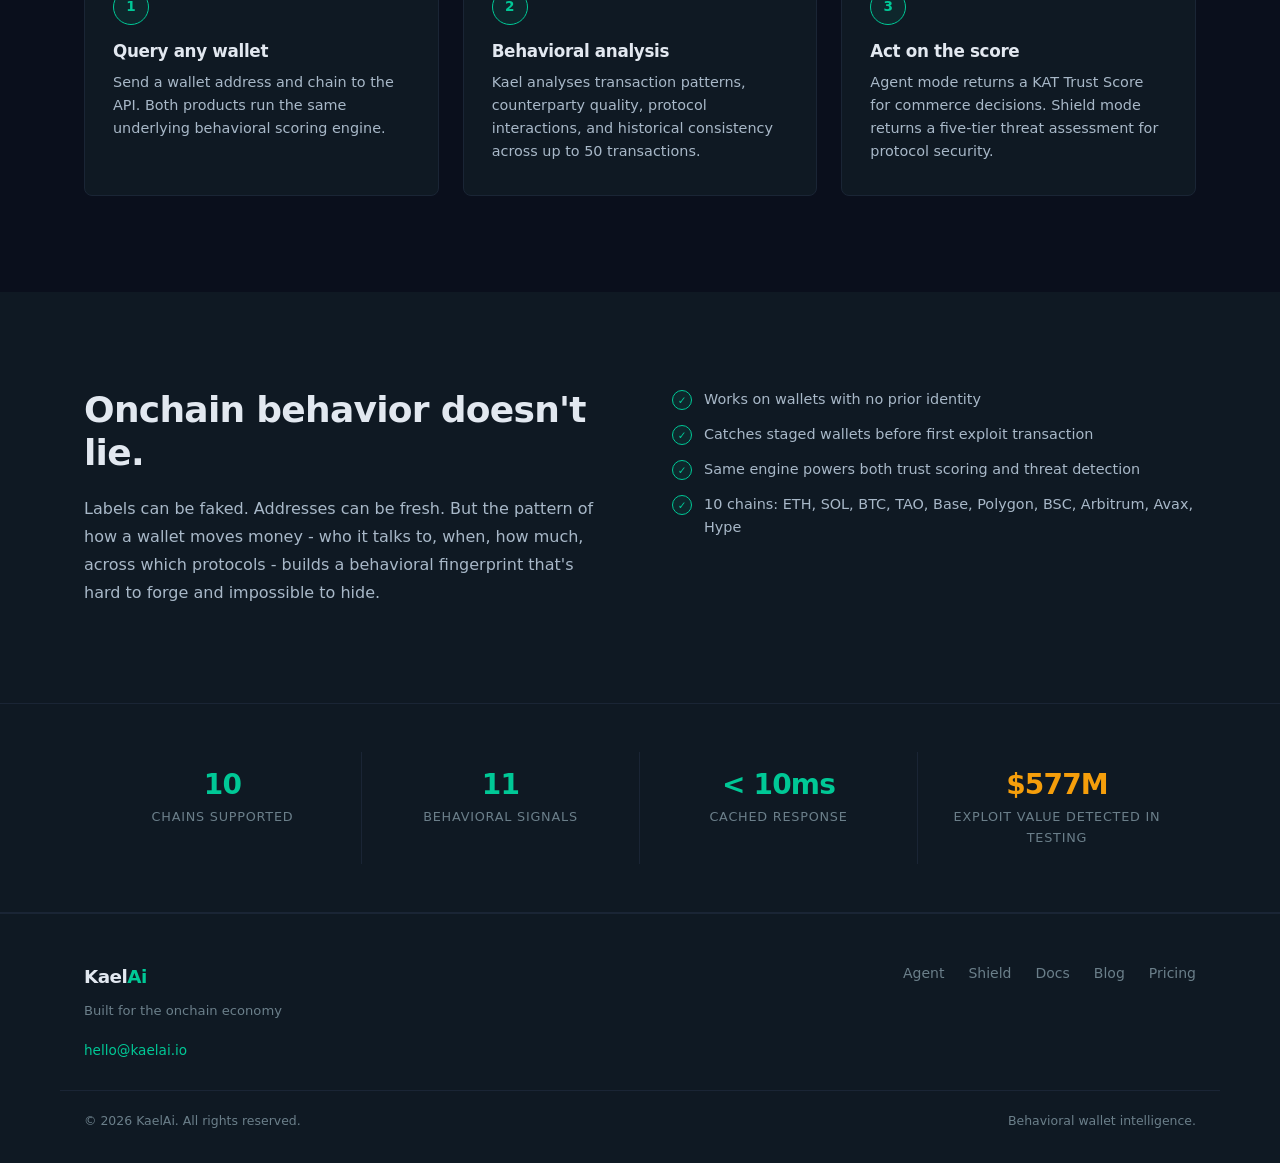
==== commit ec35962a: "v0.3.1 — Shield product, blog, TC hardening, nav updates Products: - Add KaelAi Shield product pages" ====
--- a/index.html
+++ b/index.html
@@ -17,6 +17,7 @@
       <a href="/agent">Agent</a>
       <a href="/shield">Shield</a>
       <a href="/docs">Docs</a>
+      <a href="/blog">Blog</a>
       <a href="/pricing">Pricing</a>
     </div>
     <a href="/agent" class="btn btn-primary btn-sm nav-cta">Get API Key</a>
@@ -28,6 +29,7 @@
     <a href="/agent">Agent</a>
     <a href="/shield">Shield</a>
     <a href="/docs">Docs</a>
+    <a href="/blog">Blog</a>
     <a href="/pricing">Pricing</a>
     <a href="/agent" class="btn btn-primary">Get API Key</a>
   </div>
@@ -162,8 +164,8 @@
         <div class="stat-label">Chains Supported</div>
       </div>
       <div class="stat-item">
-        <div class="stat-value">6</div>
-        <div class="stat-label">Behavioral Flags</div>
+        <div class="stat-value">11</div>
+        <div class="stat-label">Behavioral Signals</div>
       </div>
       <div class="stat-item">
         <div class="stat-value">&lt; 10ms</div>
@@ -189,6 +191,7 @@
       <a href="/agent">Agent</a>
       <a href="/shield">Shield</a>
       <a href="/docs">Docs</a>
+      <a href="/blog">Blog</a>
       <a href="/pricing">Pricing</a>
     </nav>
   </div>
--- a/assets/style.css
+++ b/assets/style.css
@@ -809,6 +809,77 @@
   flex-shrink: 0;
 }
 
+.pricing-savings {
+  display: inline-block;
+  margin-top: 8px;
+  font-size: 0.8rem;
+  font-weight: 700;
+  color: var(--green);
+  letter-spacing: 0.02em;
+}
+
+.pricing-standard-rate {
+  font-size: 0.8rem;
+  color: var(--muted);
+  text-decoration: line-through;
+  margin-top: 3px;
+}
+
+.pricing-standard-rate.no-founding {
+  text-decoration: none;
+  color: var(--text-2);
+}
+
+/* ── Pricing toggles ─────────────────────────────────────────────────────── */
+.pricing-toggles {
+  display: flex;
+  justify-content: center;
+  gap: 16px;
+  flex-wrap: wrap;
+  margin-bottom: 28px;
+}
+
+.pricing-toggle-group {
+  display: inline-flex;
+  background: var(--surface);
+  border: 1px solid var(--border);
+  border-radius: var(--radius-sm);
+  overflow: hidden;
+}
+
+.pricing-toggle-btn {
+  padding: 8px 18px;
+  font-size: 0.85rem;
+  font-weight: 600;
+  color: var(--text-2);
+  background: none;
+  border: none;
+  cursor: pointer;
+  transition: background 0.15s, color 0.15s;
+  display: flex;
+  align-items: center;
+  gap: 6px;
+}
+
+.pricing-toggle-btn:hover {
+  color: var(--text);
+  background: var(--surface-2);
+}
+
+.pricing-toggle-btn.active {
+  background: var(--green);
+  color: #000;
+}
+
+.toggle-save-label {
+  font-size: 0.7rem;
+  font-weight: 700;
+  background: var(--amber);
+  color: #000;
+  padding: 1px 5px;
+  border-radius: 3px;
+}
+
 .pricing-founder-note {
   font-size: 0.75rem;
   color: var(--amber);
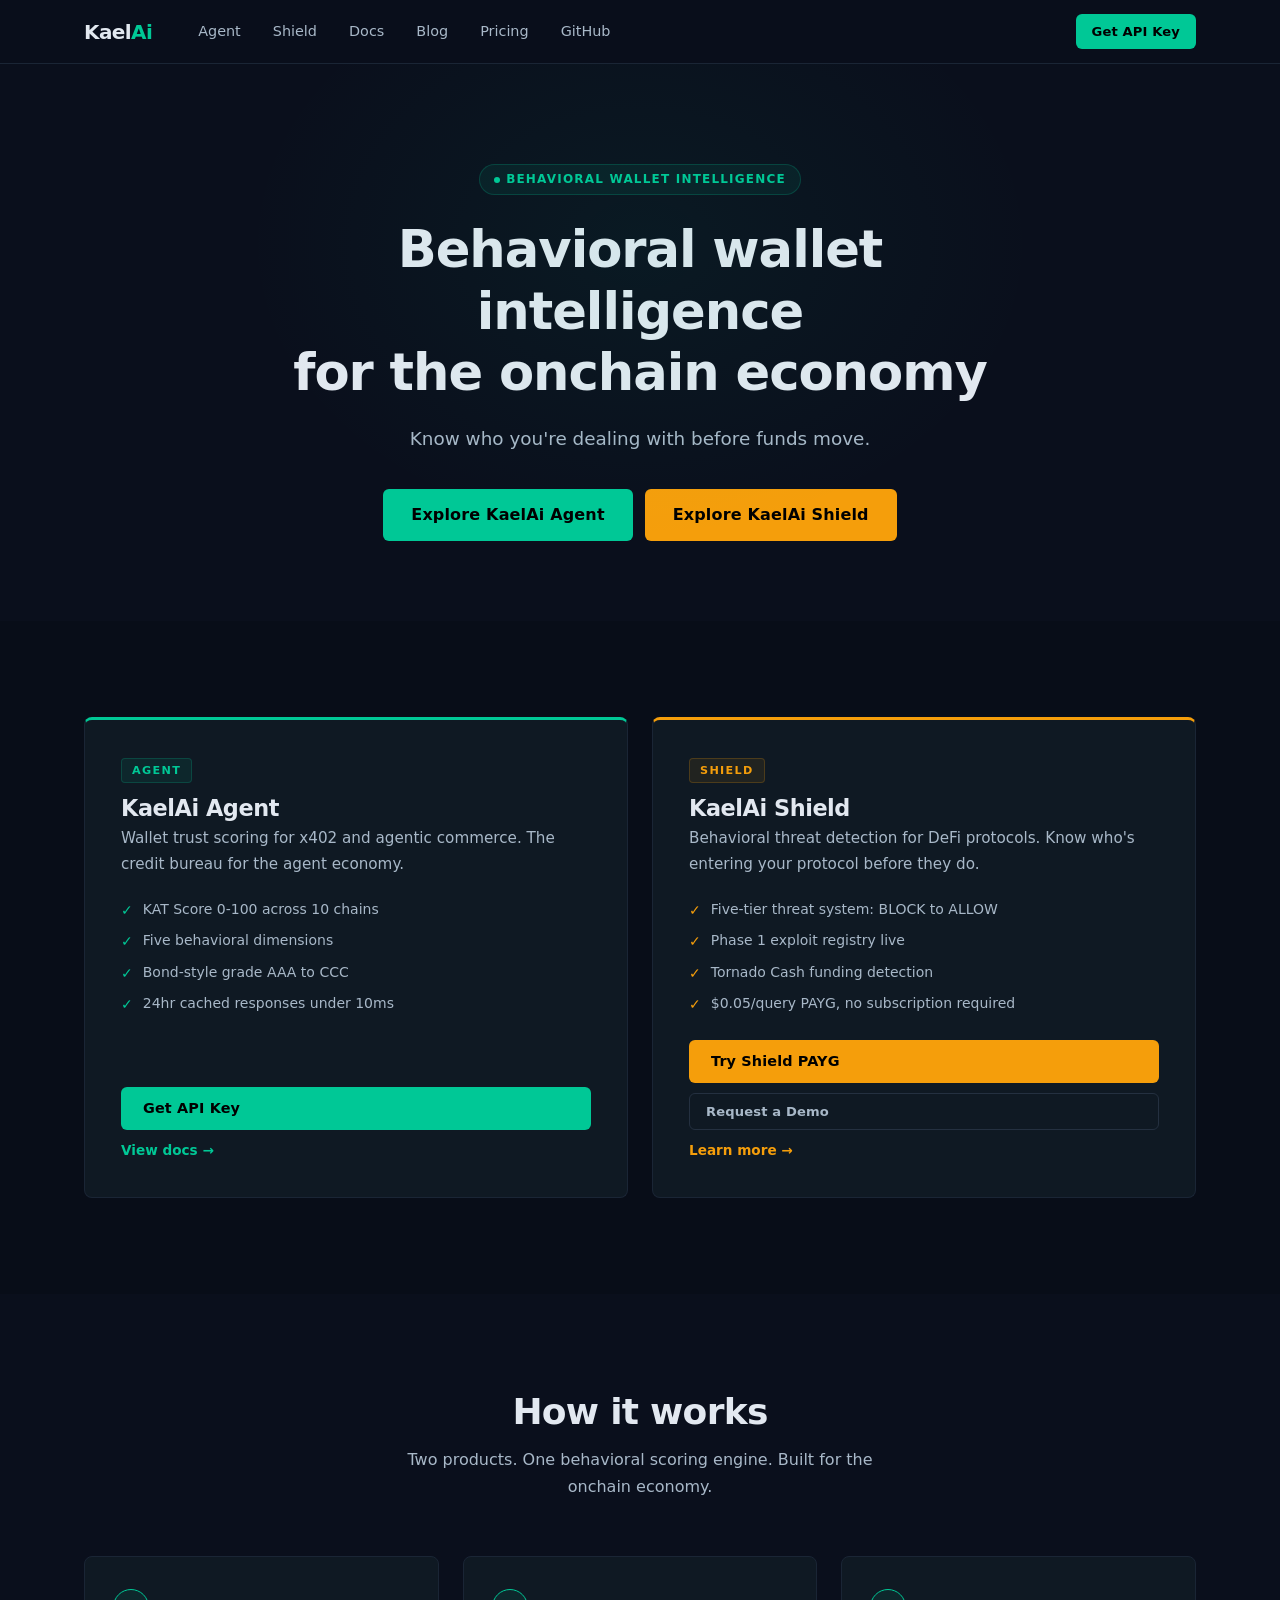
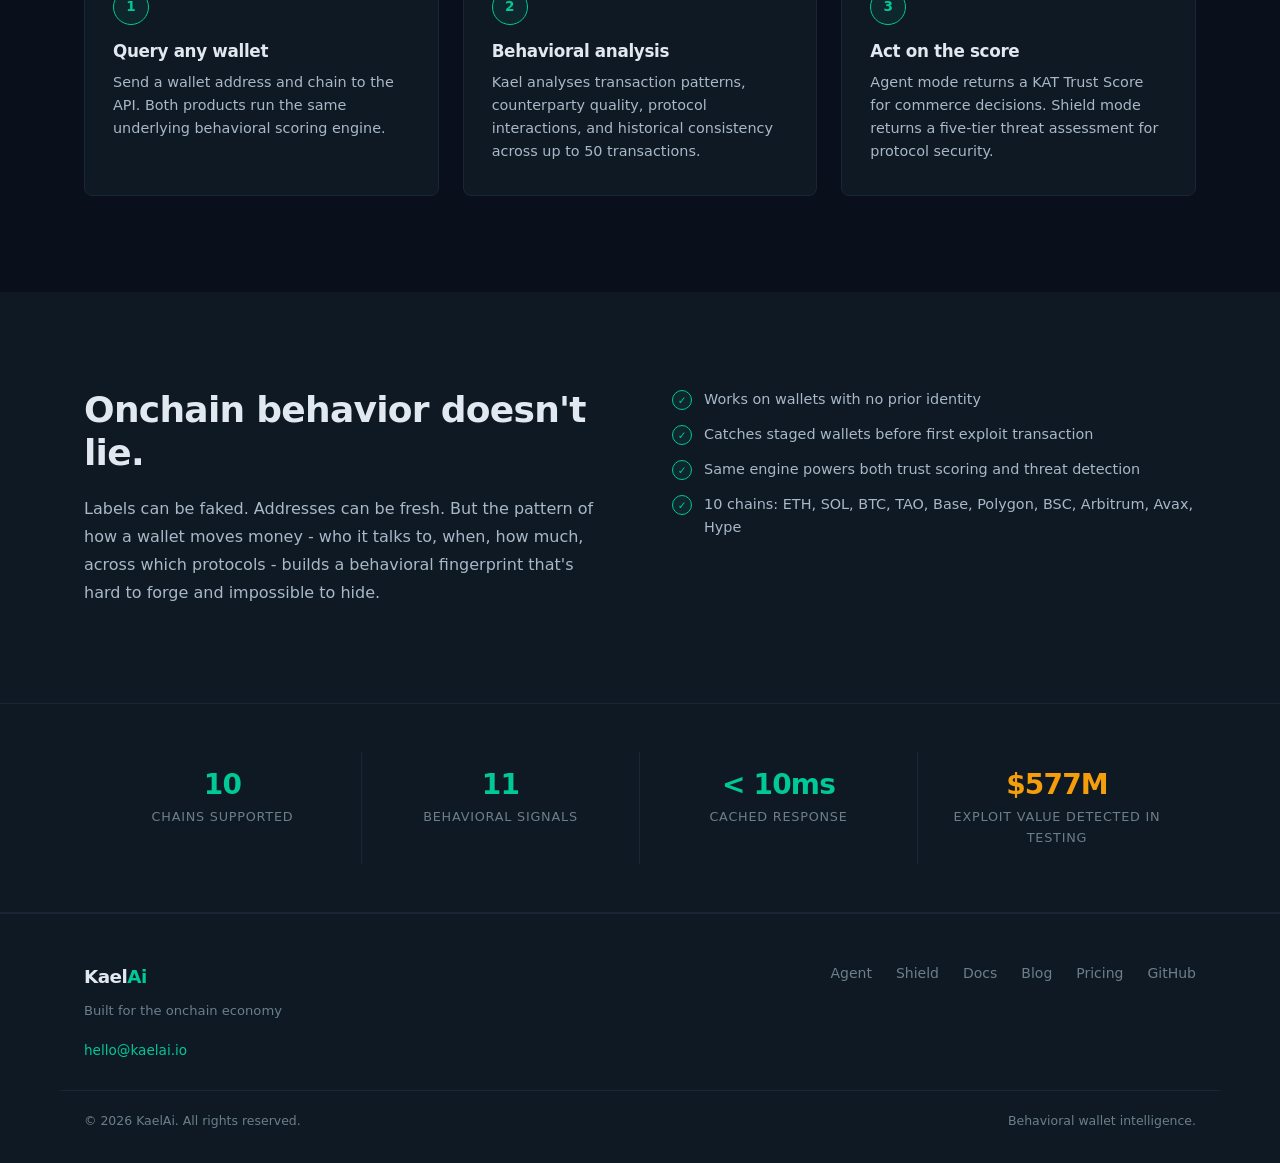
==== commit ca7a6fe0: "Add GitHub footer link to all pages; confirm Behavioral Signals stat - Add GitHub link (KaelAi-docs " ====
--- a/index.html
+++ b/index.html
@@ -19,6 +19,7 @@
       <a href="/docs">Docs</a>
       <a href="/blog">Blog</a>
       <a href="/pricing">Pricing</a>
+      <a href="https://github.com/Kaelai-io/KaelAi-docs" target="_blank" rel="noopener">GitHub</a>
     </div>
     <a href="/agent" class="btn btn-primary btn-sm nav-cta">Get API Key</a>
     <button class="nav-hamburger" id="hamburger" aria-label="Toggle menu">
@@ -31,6 +32,7 @@
     <a href="/docs">Docs</a>
     <a href="/blog">Blog</a>
     <a href="/pricing">Pricing</a>
+      <a href="https://github.com/Kaelai-io/KaelAi-docs" target="_blank" rel="noopener">GitHub</a>
     <a href="/agent" class="btn btn-primary">Get API Key</a>
   </div>
 </nav>
@@ -193,6 +195,7 @@
       <a href="/docs">Docs</a>
       <a href="/blog">Blog</a>
       <a href="/pricing">Pricing</a>
+      <a href="https://github.com/Kaelai-io/KaelAi-docs" target="_blank" rel="noopener">GitHub</a>
     </nav>
   </div>
   <div class="footer-bottom">
